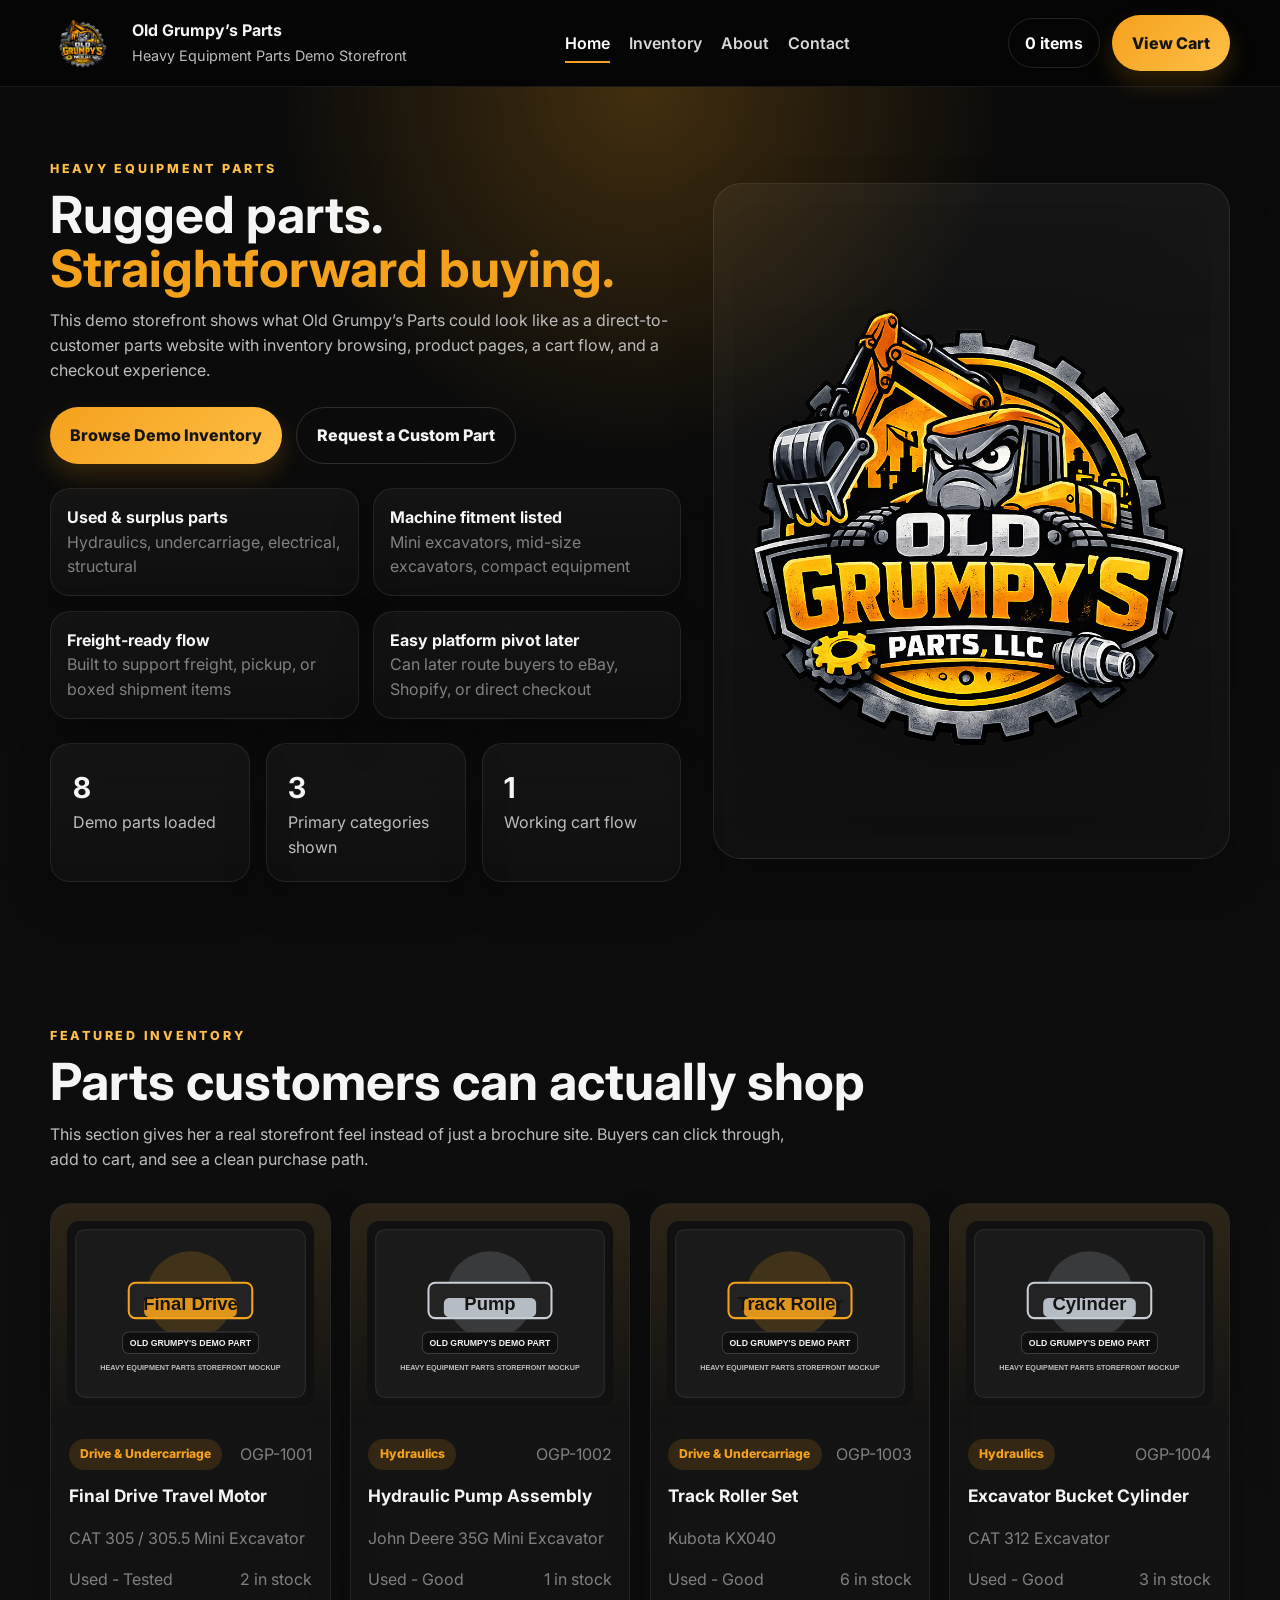
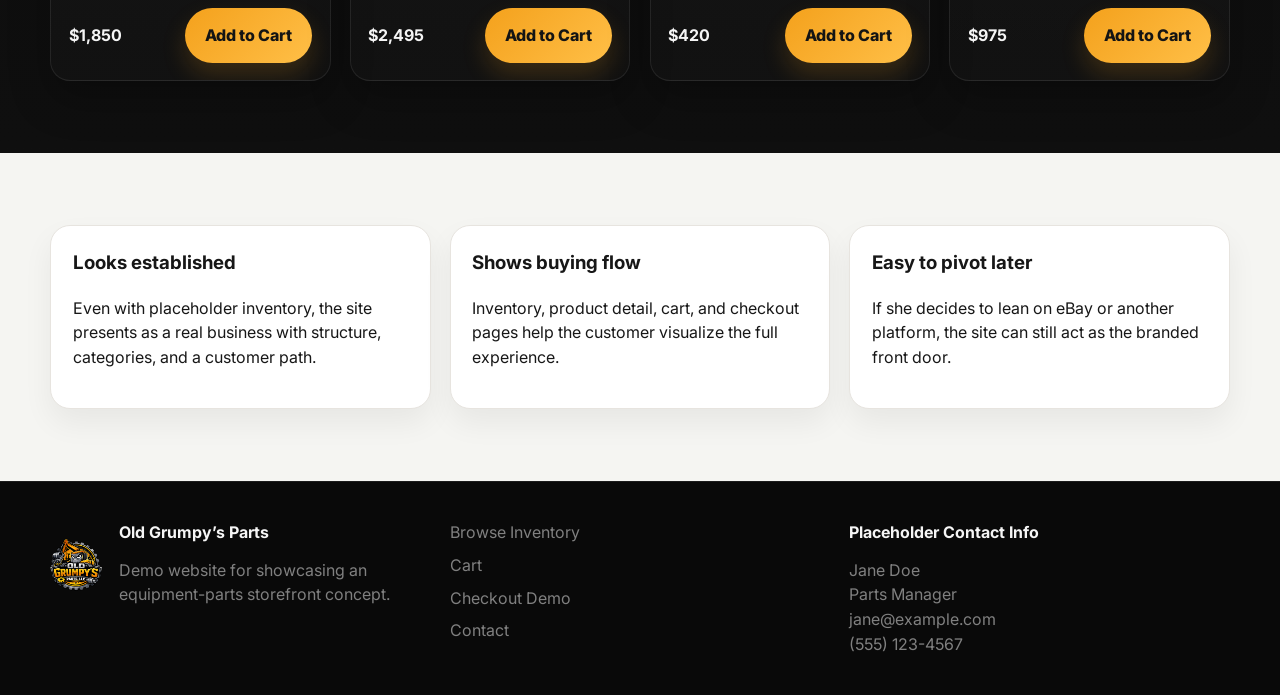
==== index.html @ 35cb98a9 "Add files via upload" ====
<!doctype html>
<html lang="en">
<head>
  <meta charset="UTF-8">
  <meta name="viewport" content="width=device-width, initial-scale=1.0">
  <title>Old Grumpy's Parts | Heavy Equipment Parts Demo</title>
  <meta name="description" content="Old Grumpy's Parts demo storefront for heavy equipment parts sales.">
  <link rel="preconnect" href="https://fonts.googleapis.com">
  <link rel="preconnect" href="https://fonts.gstatic.com" crossorigin>
  <link href="https://fonts.googleapis.com/css2?family=Inter:wght@400;500;600;700;800;900&display=swap" rel="stylesheet">
  <link rel="stylesheet" href="assets/css/styles.css">
</head>
<body>
  <header class="site-header">
    <div class="container header-inner">
      <a class="brand" href="index.html">
        <img src="assets/images/logo.png" alt="Old Grumpy's Parts logo">
        <div class="brand-copy">
          <strong>Old Grumpy’s Parts</strong>
          <span>Heavy Equipment Parts Demo Storefront</span>
        </div>
      </a>
      <nav class="nav" aria-label="Primary">
        <a href="index.html" aria-current="page">Home</a>
        <a href="inventory.html" >Inventory</a>
        <a href="about.html" >About</a>
        <a href="contact.html" >Contact</a>
      </nav>
      <div class="header-actions">
        <a class="cart-pill" href="cart.html"><span data-cart-count>0</span> items</a>
        <a class="button button-primary" href="cart.html">View Cart</a>
      </div>
    </div>
  </header>
  
  <main>
    <section class="hero section">
      <div class="container hero-grid">
        <div class="hero-copy">
          <div class="section-kicker">Heavy Equipment Parts</div>
          <h1 class="section-title">Rugged parts. <span class="accent">Straightforward buying.</span></h1>
          <p class="section-intro">This demo storefront shows what Old Grumpy’s Parts could look like as a direct-to-customer parts website with inventory browsing, product pages, a cart flow, and a checkout experience.</p>
          <div class="hero-actions">
            <a class="button button-primary" href="inventory.html">Browse Demo Inventory</a>
            <a class="button button-secondary" href="contact.html">Request a Custom Part</a>
          </div>
          <ul class="hero-points">
            <li><strong>Used & surplus parts</strong><br><span class="product-sku">Hydraulics, undercarriage, electrical, structural</span></li>
            <li><strong>Machine fitment listed</strong><br><span class="product-sku">Mini excavators, mid-size excavators, compact equipment</span></li>
            <li><strong>Freight-ready flow</strong><br><span class="product-sku">Built to support freight, pickup, or boxed shipment items</span></li>
            <li><strong>Easy platform pivot later</strong><br><span class="product-sku">Can later route buyers to eBay, Shopify, or direct checkout</span></li>
          </ul>
          <div class="stat-grid">
            <div class="detail-card stat-card"><strong>8</strong><span>Demo parts loaded</span></div>
            <div class="detail-card stat-card"><strong>3</strong><span>Primary categories shown</span></div>
            <div class="detail-card stat-card"><strong>1</strong><span>Working cart flow</span></div>
          </div>
          <div data-home-banner></div>
        </div>
        <div class="hero-card">
          <div class="hero-logo-wrap">
            <img src="assets/images/logo.png" alt="Old Grumpy’s Parts logo">
          </div>
        </div>
      </div>
    </section>

    <section class="section">
      <div class="container">
        <div class="section-kicker">Featured Inventory</div>
        <h2 class="section-title">Parts customers can actually shop</h2>
        <p class="section-intro">This section gives her a real storefront feel instead of just a brochure site. Buyers can click through, add to cart, and see a clean purchase path.</p>
        <div class="product-grid" data-featured-products></div>
      </div>
    </section>

    <section class="section section-light">
      <div class="container">
        <div class="value-grid">
          <article class="detail-card">
            <h3>Looks established</h3>
            <p>Even with placeholder inventory, the site presents as a real business with structure, categories, and a customer path.</p>
          </article>
          <article class="detail-card">
            <h3>Shows buying flow</h3>
            <p>Inventory, product detail, cart, and checkout pages help the customer visualize the full experience.</p>
          </article>
          <article class="detail-card">
            <h3>Easy to pivot later</h3>
            <p>If she decides to lean on eBay or another platform, the site can still act as the branded front door.</p>
          </article>
        </div>
      </div>
    </section>
  </main>
  <footer class="site-footer">
    <div class="container footer-grid">
      <div>
        <div class="footer-brand">
          <img src="assets/images/logo.png" alt="Old Grumpy's Parts logo">
          <div>
            <strong>Old Grumpy’s Parts</strong>
            <div class="footer-copy">Demo website for showcasing an equipment-parts storefront concept.</div>
          </div>
        </div>
      </div>
      <div class="footer-links">
        <a href="inventory.html">Browse Inventory</a>
        <a href="cart.html">Cart</a>
        <a href="checkout.html">Checkout Demo</a>
        <a href="contact.html">Contact</a>
      </div>
      <div>
        <strong>Placeholder Contact Info</strong>
        <div class="footer-copy">Jane Doe<br>Parts Manager<br>jane@example.com<br>(555) 123-4567</div>
      </div>
    </div>
  </footer>
  <script src="assets/js/products.js"></script>
  <script src="assets/js/site.js"></script>
</body>
</html>
---- assets/css/styles.css ----
:root {
  --bg: #0b0b0b;
  --panel: #141414;
  --panel-2: #1c1c1c;
  --text: #f5f5f5;
  --muted: #bdbdbd;
  --line: #2b2b2b;
  --accent: #f4a11c;
  --accent-2: #ffbf47;
  --white-panel: #ffffff;
  --white-text: #171717;
  --shadow: 0 18px 40px rgba(0,0,0,.28);
  --radius: 20px;
  --max: 1180px;
}

* { box-sizing: border-box; }
html { scroll-behavior: smooth; }
body {
  margin: 0;
  font-family: Inter, Arial, Helvetica, sans-serif;
  background: linear-gradient(180deg, #050505 0%, #0c0c0c 40%, #111 100%);
  color: var(--text);
  line-height: 1.55;
}
a { color: inherit; text-decoration: none; }
img { max-width: 100%; display: block; }
button, input, select, textarea { font: inherit; }

.container { width: min(calc(100% - 2rem), var(--max)); margin: 0 auto; }
.section { padding: 4.5rem 0; }
.section-tight { padding: 3rem 0; }
.section-light {
  background: #f5f5f2;
  color: var(--white-text);
}
.section-light .section-title,
.section-light .section-intro,
.section-light p,
.section-light h2,
.section-light h3,
.section-light label span,
.section-light .section-kicker,
.section-light .detail-card,
.section-light .info-card,
.section-light .empty-state,
.section-light .summary-card,
.section-light .cart-item,
.section-light .product-card,
.section-light .filters,
.section-light .contact-grid {
  color: var(--white-text);
}
.section-kicker {
  color: var(--accent-2);
  text-transform: uppercase;
  letter-spacing: .22em;
  font-size: .78rem;
  font-weight: 800;
}
.section-title {
  margin: .6rem 0 .8rem;
  font-size: clamp(2rem, 4vw, 3.2rem);
  line-height: 1.05;
}
.section-intro {
  margin: 0;
  max-width: 760px;
  color: var(--muted);
}
.accent { color: var(--accent); }

.site-header {
  position: sticky;
  top: 0;
  z-index: 20;
  border-bottom: 1px solid rgba(255,255,255,.08);
  backdrop-filter: blur(14px);
  background: rgba(6,6,6,.88);
}
.header-inner {
  display: flex;
  align-items: center;
  justify-content: space-between;
  gap: 1.25rem;
  min-height: 86px;
}
.brand {
  display: flex;
  align-items: center;
  gap: 1rem;
}
.brand img {
  width: 66px;
  height: 66px;
  object-fit: contain;
  border-radius: 14px;
}
.brand-copy strong { display: block; font-size: 1rem; }
.brand-copy span { color: var(--muted); font-size: .9rem; }
.nav {
  display: flex;
  gap: 1.2rem;
  flex-wrap: wrap;
}
.nav a {
  color: #d7d7d7;
  font-weight: 600;
  position: relative;
}
.nav a:hover,
.nav a[aria-current="page"] { color: #fff; }
.nav a[aria-current="page"]::after,
.nav a:hover::after {
  content: '';
  position: absolute;
  left: 0; right: 0; bottom: -.45rem;
  height: 2px;
  background: var(--accent);
}
.header-actions {
  display: flex;
  align-items: center;
  gap: .75rem;
}
.cart-pill {
  padding: .72rem 1rem;
  border: 1px solid rgba(255,255,255,.12);
  border-radius: 999px;
  color: #fff;
  font-weight: 700;
}
.button {
  display: inline-flex;
  align-items: center;
  justify-content: center;
  border: none;
  border-radius: 999px;
  padding: .95rem 1.25rem;
  font-weight: 800;
  cursor: pointer;
  transition: transform .15s ease, box-shadow .15s ease, background .15s ease;
}
.button:hover { transform: translateY(-1px); }
.button-primary {
  background: linear-gradient(135deg, var(--accent), var(--accent-2));
  color: #141414;
  box-shadow: 0 12px 24px rgba(244,161,28,.18);
}
.button-secondary {
  background: transparent;
  color: inherit;
  border: 1px solid rgba(255,255,255,.14);
}
.section-light .button-secondary { border-color: #d3d3d3; }
.full-width { width: 100%; }

.hero {
  position: relative;
  overflow: hidden;
}
.hero::before {
  content: '';
  position: absolute;
  inset: 0;
  background:
    radial-gradient(circle at top, rgba(244,161,28,.24), transparent 34%),
    linear-gradient(180deg, rgba(255,255,255,.02), rgba(255,255,255,0));
  pointer-events: none;
}
.hero-grid {
  display: grid;
  grid-template-columns: 1.1fr .9fr;
  gap: 2rem;
  align-items: center;
}
.hero-copy { position: relative; z-index: 1; }
.hero-card {
  background: linear-gradient(180deg, rgba(255,255,255,.05), rgba(255,255,255,.02));
  border: 1px solid rgba(255,255,255,.09);
  border-radius: 28px;
  padding: 1.2rem;
  box-shadow: var(--shadow);
}
.hero-logo-wrap {
  background: radial-gradient(circle at center, rgba(255,255,255,.14), rgba(0,0,0,.2) 48%, rgba(0,0,0,.05) 100%);
  border-radius: 24px;
  padding: 1rem;
}
.hero-logo-wrap img {
  width: min(100%, 520px);
  margin: 0 auto;
}
.hero-actions {
  display: flex;
  gap: .9rem;
  flex-wrap: wrap;
  margin-top: 1.5rem;
}
.hero-points {
  list-style: none;
  padding: 0;
  margin: 1.5rem 0 0;
  display: grid;
  grid-template-columns: repeat(2, minmax(0, 1fr));
  gap: .9rem;
}
.hero-points li,
.detail-card,
.info-card,
.filters,
.summary-card,
.cart-item,
.empty-state,
.product-card,
.contact-card {
  background: linear-gradient(180deg, rgba(255,255,255,.04), rgba(255,255,255,.015));
  border: 1px solid rgba(255,255,255,.08);
  border-radius: var(--radius);
  box-shadow: var(--shadow);
}
.hero-points li { padding: 1rem 1rem; }
.stat-grid {
  margin-top: 1.5rem;
  display: grid;
  grid-template-columns: repeat(3, minmax(0, 1fr));
  gap: 1rem;
}
.stat-card { padding: 1.25rem; }
.stat-card strong { display: block; font-size: 1.8rem; }
.stat-card span { color: var(--muted); }
.success-banner {
  margin-top: 1rem;
  background: rgba(106, 194, 104, .16);
  border: 1px solid rgba(106,194,104,.35);
  color: #d9ffd3;
  border-radius: 14px;
  padding: 1rem 1.1rem;
}

.value-grid,
.info-grid,
.contact-grid,
.footer-grid {
  display: grid;
  grid-template-columns: repeat(3, minmax(0, 1fr));
  gap: 1.2rem;
}
.detail-card,
.info-card,
.contact-card { padding: 1.35rem; }
.detail-card h3,
.info-card h3,
.contact-card h3 { margin-top: 0; }
.section-light .detail-card,
.section-light .info-card,
.section-light .contact-card,
.section-light .summary-card,
.section-light .cart-item,
.section-light .product-card,
.section-light .filters,
.section-light .empty-state,
.section-light .checkout-form {
  background: #fff;
  border-color: #e7e4df;
  box-shadow: 0 14px 30px rgba(0,0,0,.06);
}

.product-grid {
  display: grid;
  grid-template-columns: repeat(4, minmax(0, 1fr));
  gap: 1.2rem;
  margin-top: 2rem;
}
.product-card { overflow: hidden; }
.product-media {
  background: linear-gradient(180deg, rgba(244,161,28,.10), rgba(0,0,0,.03));
  aspect-ratio: 1 / .78;
  display: grid;
  place-items: center;
  padding: 1rem;
}
.product-media img {
  max-height: 210px;
  width: 100%;
  object-fit: contain;
}
.product-body { padding: 1.1rem; }
.product-meta-row,
.product-meta-list,
.product-actions,
.summary-line,
.cart-mini-specs,
.price-row,
.contact-lines {
  display: flex;
  justify-content: space-between;
  align-items: center;
  gap: .75rem;
  flex-wrap: wrap;
}
.product-badge {
  display: inline-flex;
  align-items: center;
  border-radius: 999px;
  background: rgba(244,161,28,.14);
  color: var(--accent);
  padding: .38rem .7rem;
  font-size: .76rem;
  font-weight: 800;
}
.product-sku,
.product-meta-list,
.product-machine,
.summary-note,
.footer-copy,
.footer-links a,
.breadcrumbs,
.section-light .section-intro,
.section-light .summary-note {
  color: #808080;
}
.product-card h3 { margin: .8rem 0 .4rem; font-size: 1.08rem; }
.product-machine.large { font-size: 1.05rem; }
.product-actions { margin-top: 1rem; }

.filters {
  padding: 1rem;
  margin-top: 1.5rem;
  display: grid;
  grid-template-columns: 1.4fr .8fr .8fr;
  gap: .9rem;
}
.filters label,
.checkout-form label { display: grid; gap: .4rem; font-weight: 700; }
.filters input,
.filters select,
.checkout-form input,
.checkout-form textarea {
  border: 1px solid rgba(0,0,0,.12);
  border-radius: 14px;
  min-height: 48px;
  padding: .85rem .95rem;
  background: #fff;
  color: #111;
}
.breadcrumbs { margin-bottom: 1rem; font-weight: 600; }

.product-detail-layout,
.cart-layout,
.checkout-layout,
.about-grid {
  display: grid;
  grid-template-columns: 1fr 1fr;
  gap: 1.5rem;
}
.product-detail-image-wrap,
.checkout-form { padding: 1.25rem; border-radius: var(--radius); background: #fff; }
.product-detail-copy { padding: .3rem 0; }
.product-detail-copy h1 { margin: .85rem 0 .35rem; font-size: clamp(2rem, 4vw, 3rem); color: #141414; }
.section-light .product-detail-copy p,
.section-light .product-detail-copy li,
.section-light .product-detail-copy h3,
.section-light .product-detail-copy strong,
.section-light .product-detail-copy span,
.section-light .product-detail-copy div,
.section-light .product-detail-copy h1 { color: #171717; }
.product-detail-image {
  width: 100%;
  background: linear-gradient(180deg, rgba(244,161,28,.08), rgba(0,0,0,.02));
  border-radius: 18px;
  padding: 1rem;
}
.spec-grid {
  display: grid;
  grid-template-columns: repeat(2, minmax(0, 1fr));
  gap: .85rem;
  margin: 1rem 0 1.2rem;
}
.spec-grid div {
  background: #f5f2ea;
  border-radius: 14px;
  padding: .9rem;
}
.spec-grid span { display: block; color: #777; font-size: .8rem; }
.spec-grid strong { display: block; margin-top: .2rem; }
.detail-actions { display: flex; flex-wrap: wrap; gap: .9rem; margin: 1.4rem 0; }
.detail-block { margin-top: 1.4rem; }
.detail-block ul { margin: .6rem 0 0; padding-left: 1.1rem; }

.cart-list,
.checkout-form { display: grid; gap: 1rem; }
.cart-item {
  padding: 1rem;
  display: grid;
  grid-template-columns: 140px 1fr auto;
  gap: 1rem;
  align-items: center;
}
.cart-item img {
  width: 140px;
  aspect-ratio: 1 / .8;
  object-fit: contain;
  background: linear-gradient(180deg, rgba(244,161,28,.08), rgba(0,0,0,.02));
  border-radius: 14px;
  padding: .75rem;
}
.cart-item-controls {
  display: grid;
  gap: .7rem;
  justify-items: end;
}
.cart-item-controls input {
  width: 90px;
  min-height: 46px;
  border-radius: 12px;
  border: 1px solid #d8d8d8;
  padding: .7rem;
}
.text-button {
  background: none;
  border: none;
  color: #b64e4e;
  font-weight: 700;
  cursor: pointer;
}
.summary-card { padding: 1.25rem; height: fit-content; }
.summary-card h3 { margin-top: 0; }
.summary-line { padding: .7rem 0; border-bottom: 1px solid rgba(0,0,0,.08); }
.summary-line.total { font-size: 1.05rem; font-weight: 800; }
.cart-empty { text-align: center; padding: 2.2rem; }

.section-heading h2 { margin-bottom: .25rem; }
.form-grid {
  display: grid;
  grid-template-columns: repeat(2, minmax(0, 1fr));
  gap: 1rem;
}
.form-grid .full { grid-column: 1 / -1; }
.section-light textarea { min-height: 140px; resize: vertical; }
.note-panel {
  background: #fff7e8;
  color: #5e4714;
  border: 1px solid #f0d49d;
  border-radius: 18px;
  padding: 1rem 1.1rem;
}

.site-footer {
  background: #090909;
  border-top: 1px solid rgba(255,255,255,.08);
  padding: 2.4rem 0;
}
.footer-grid { align-items: start; }
.footer-brand {
  display: flex;
  align-items: center;
  gap: 1rem;
}
.footer-brand img {
  width: 72px;
  height: 72px;
  object-fit: contain;
}
.footer-links { display: grid; gap: .5rem; justify-items: start; }
.footer-copy { margin-top: .8rem; }
.center-copy { text-align: center; }
.empty-state { padding: 2rem; }
.toast {
  position: fixed;
  right: 1rem;
  bottom: 1rem;
  z-index: 50;
  background: #111;
  color: #fff;
  border: 1px solid rgba(255,255,255,.12);
  border-radius: 16px;
  padding: .95rem 1.1rem;
  box-shadow: var(--shadow);
  opacity: 0;
  transform: translateY(12px);
  transition: opacity .18s ease, transform .18s ease;
}
.toast.show { opacity: 1; transform: translateY(0); }

@media (max-width: 980px) {
  .hero-grid,
  .product-detail-layout,
  .cart-layout,
  .checkout-layout,
  .about-grid,
  .footer-grid,
  .value-grid,
  .info-grid,
  .contact-grid,
  .product-grid,
  .stat-grid,
  .filters {
    grid-template-columns: 1fr 1fr;
  }
  .header-inner {
    flex-wrap: wrap;
    justify-content: center;
    padding: .9rem 0;
  }
  .nav { justify-content: center; }
}

@media (max-width: 720px) {
  .hero-grid,
  .product-detail-layout,
  .cart-layout,
  .checkout-layout,
  .about-grid,
  .footer-grid,
  .value-grid,
  .info-grid,
  .contact-grid,
  .product-grid,
  .stat-grid,
  .filters,
  .form-grid {
    grid-template-columns: 1fr;
  }
  .cart-item {
    grid-template-columns: 1fr;
  }
  .cart-item-controls { justify-items: stretch; }
  .brand { flex-direction: column; text-align: center; }
  .brand-copy span { display: none; }
  .header-actions { width: 100%; justify-content: center; }
}
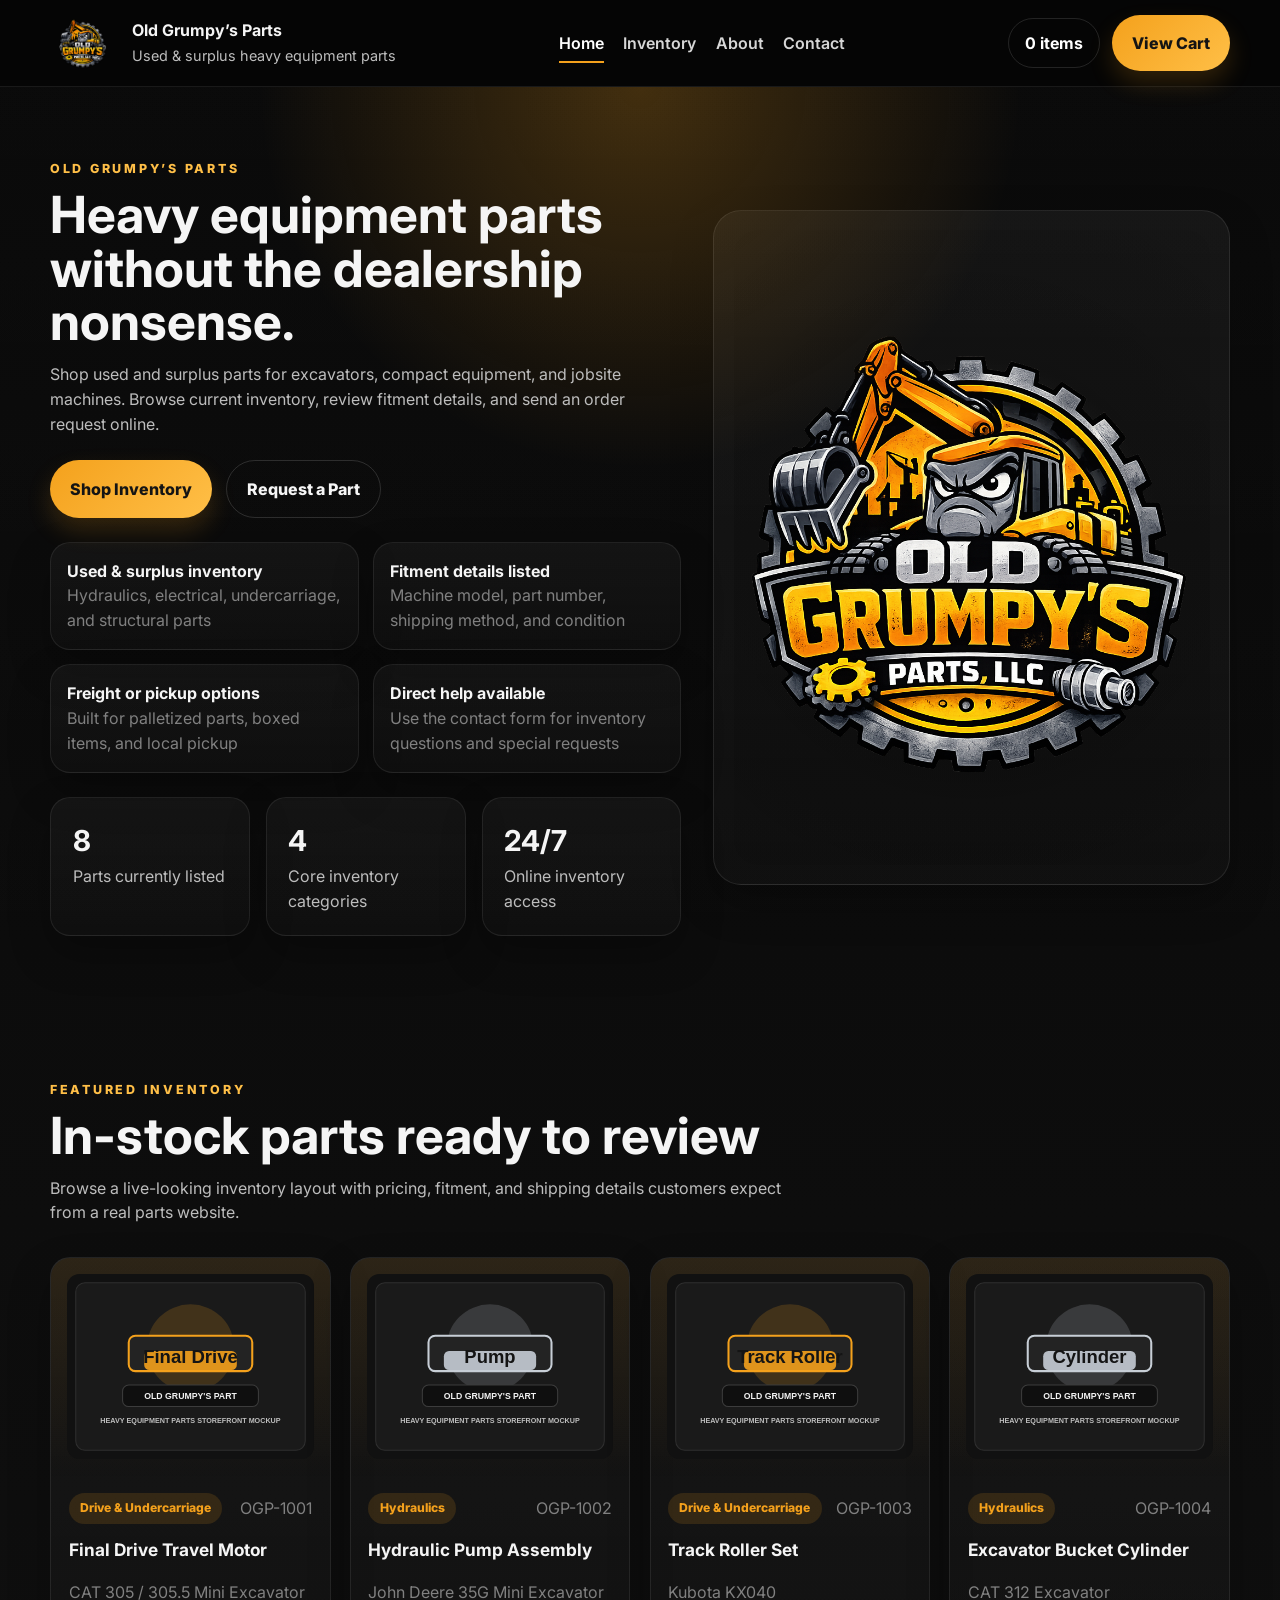
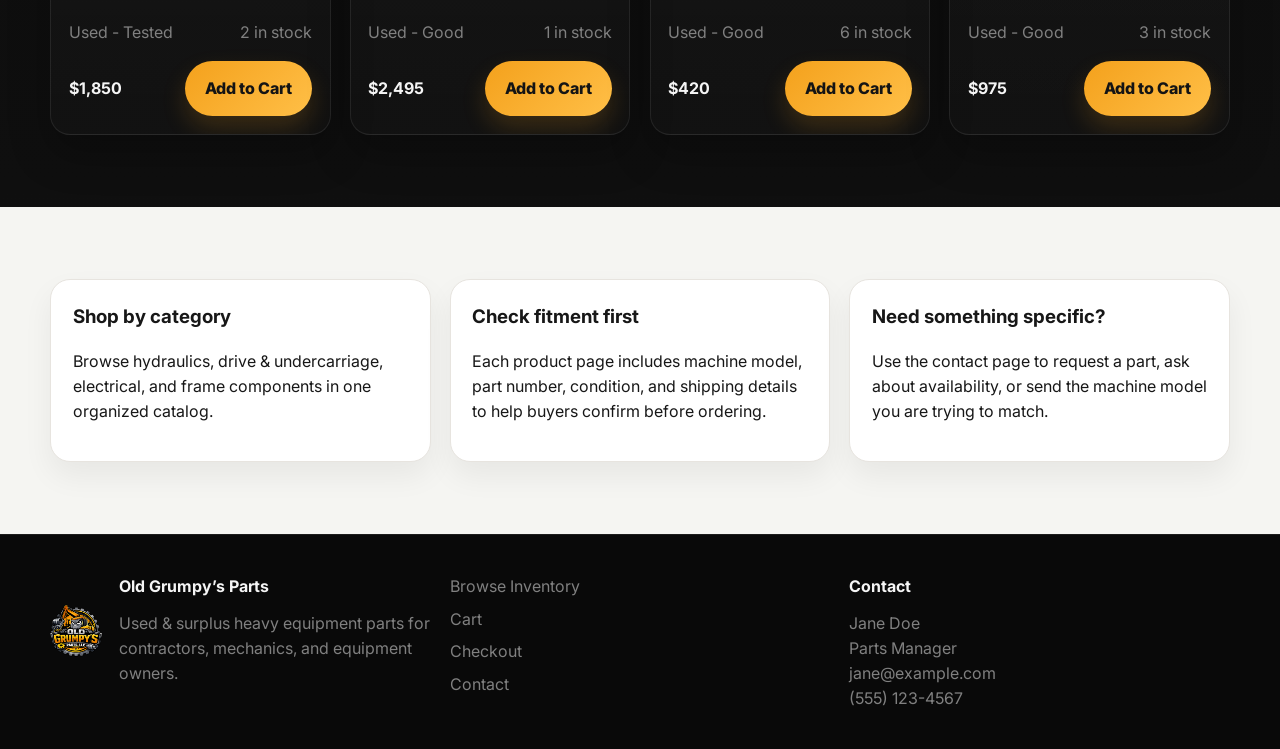
==== commit 55bb2296: "Add files via upload" ====
--- a/index.html
+++ b/index.html
@@ -3,8 +3,8 @@
 <head>
   <meta charset="UTF-8">
   <meta name="viewport" content="width=device-width, initial-scale=1.0">
-  <title>Old Grumpy's Parts | Heavy Equipment Parts Demo</title>
-  <meta name="description" content="Old Grumpy's Parts demo storefront for heavy equipment parts sales.">
+  <title>Old Grumpy's Parts | Heavy Equipment Parts</title>
+  <meta name="description" content="Old Grumpy's Parts offers used and surplus heavy equipment parts with inventory browsing, product detail pages, and direct quote or order request options.">
   <link rel="preconnect" href="https://fonts.googleapis.com">
   <link rel="preconnect" href="https://fonts.gstatic.com" crossorigin>
   <link href="https://fonts.googleapis.com/css2?family=Inter:wght@400;500;600;700;800;900&display=swap" rel="stylesheet">
@@ -17,14 +17,14 @@
         <img src="assets/images/logo.png" alt="Old Grumpy's Parts logo">
         <div class="brand-copy">
           <strong>Old Grumpy’s Parts</strong>
-          <span>Heavy Equipment Parts Demo Storefront</span>
+          <span>Used & surplus heavy equipment parts</span>
         </div>
       </a>
       <nav class="nav" aria-label="Primary">
         <a href="index.html" aria-current="page">Home</a>
-        <a href="inventory.html" >Inventory</a>
-        <a href="about.html" >About</a>
-        <a href="contact.html" >Contact</a>
+        <a href="inventory.html">Inventory</a>
+        <a href="about.html">About</a>
+        <a href="contact.html">Contact</a>
       </nav>
       <div class="header-actions">
         <a class="cart-pill" href="cart.html"><span data-cart-count>0</span> items</a>
@@ -32,28 +32,28 @@
       </div>
     </div>
   </header>
-  
+
   <main>
     <section class="hero section">
       <div class="container hero-grid">
         <div class="hero-copy">
-          <div class="section-kicker">Heavy Equipment Parts</div>
-          <h1 class="section-title">Rugged parts. <span class="accent">Straightforward buying.</span></h1>
-          <p class="section-intro">This demo storefront shows what Old Grumpy’s Parts could look like as a direct-to-customer parts website with inventory browsing, product pages, a cart flow, and a checkout experience.</p>
+          <div class="section-kicker">Old Grumpy’s Parts</div>
+          <h1 class="section-title">Heavy equipment parts without the dealership nonsense.</h1>
+          <p class="section-intro">Shop used and surplus parts for excavators, compact equipment, and jobsite machines. Browse current inventory, review fitment details, and send an order request online.</p>
           <div class="hero-actions">
-            <a class="button button-primary" href="inventory.html">Browse Demo Inventory</a>
-            <a class="button button-secondary" href="contact.html">Request a Custom Part</a>
+            <a class="button button-primary" href="inventory.html">Shop Inventory</a>
+            <a class="button button-secondary" href="contact.html">Request a Part</a>
           </div>
           <ul class="hero-points">
-            <li><strong>Used & surplus parts</strong><br><span class="product-sku">Hydraulics, undercarriage, electrical, structural</span></li>
-            <li><strong>Machine fitment listed</strong><br><span class="product-sku">Mini excavators, mid-size excavators, compact equipment</span></li>
-            <li><strong>Freight-ready flow</strong><br><span class="product-sku">Built to support freight, pickup, or boxed shipment items</span></li>
-            <li><strong>Easy platform pivot later</strong><br><span class="product-sku">Can later route buyers to eBay, Shopify, or direct checkout</span></li>
+            <li><strong>Used & surplus inventory</strong><br><span class="product-sku">Hydraulics, electrical, undercarriage, and structural parts</span></li>
+            <li><strong>Fitment details listed</strong><br><span class="product-sku">Machine model, part number, shipping method, and condition</span></li>
+            <li><strong>Freight or pickup options</strong><br><span class="product-sku">Built for palletized parts, boxed items, and local pickup</span></li>
+            <li><strong>Direct help available</strong><br><span class="product-sku">Use the contact form for inventory questions and special requests</span></li>
           </ul>
           <div class="stat-grid">
-            <div class="detail-card stat-card"><strong>8</strong><span>Demo parts loaded</span></div>
-            <div class="detail-card stat-card"><strong>3</strong><span>Primary categories shown</span></div>
-            <div class="detail-card stat-card"><strong>1</strong><span>Working cart flow</span></div>
+            <div class="detail-card stat-card"><strong>8</strong><span>Parts currently listed</span></div>
+            <div class="detail-card stat-card"><strong>4</strong><span>Core inventory categories</span></div>
+            <div class="detail-card stat-card"><strong>24/7</strong><span>Online inventory access</span></div>
           </div>
           <div data-home-banner></div>
         </div>
@@ -68,31 +68,30 @@
     <section class="section">
       <div class="container">
         <div class="section-kicker">Featured Inventory</div>
-        <h2 class="section-title">Parts customers can actually shop</h2>
-        <p class="section-intro">This section gives her a real storefront feel instead of just a brochure site. Buyers can click through, add to cart, and see a clean purchase path.</p>
+        <h2 class="section-title">In-stock parts ready to review</h2>
+        <p class="section-intro">Browse a live-looking inventory layout with pricing, fitment, and shipping details customers expect from a real parts website.</p>
         <div class="product-grid" data-featured-products></div>
       </div>
     </section>
 
     <section class="section section-light">
-      <div class="container">
-        <div class="value-grid">
-          <article class="detail-card">
-            <h3>Looks established</h3>
-            <p>Even with placeholder inventory, the site presents as a real business with structure, categories, and a customer path.</p>
-          </article>
-          <article class="detail-card">
-            <h3>Shows buying flow</h3>
-            <p>Inventory, product detail, cart, and checkout pages help the customer visualize the full experience.</p>
-          </article>
-          <article class="detail-card">
-            <h3>Easy to pivot later</h3>
-            <p>If she decides to lean on eBay or another platform, the site can still act as the branded front door.</p>
-          </article>
-        </div>
+      <div class="container info-grid">
+        <article class="info-card">
+          <h3>Shop by category</h3>
+          <p>Browse hydraulics, drive &amp; undercarriage, electrical, and frame components in one organized catalog.</p>
+        </article>
+        <article class="info-card">
+          <h3>Check fitment first</h3>
+          <p>Each product page includes machine model, part number, condition, and shipping details to help buyers confirm before ordering.</p>
+        </article>
+        <article class="info-card">
+          <h3>Need something specific?</h3>
+          <p>Use the contact page to request a part, ask about availability, or send the machine model you are trying to match.</p>
+        </article>
       </div>
     </section>
   </main>
+
   <footer class="site-footer">
     <div class="container footer-grid">
       <div>
@@ -100,18 +99,18 @@
           <img src="assets/images/logo.png" alt="Old Grumpy's Parts logo">
           <div>
             <strong>Old Grumpy’s Parts</strong>
-            <div class="footer-copy">Demo website for showcasing an equipment-parts storefront concept.</div>
+            <div class="footer-copy">Used &amp; surplus heavy equipment parts for contractors, mechanics, and equipment owners.</div>
           </div>
         </div>
       </div>
       <div class="footer-links">
         <a href="inventory.html">Browse Inventory</a>
         <a href="cart.html">Cart</a>
-        <a href="checkout.html">Checkout Demo</a>
+        <a href="checkout.html">Checkout</a>
         <a href="contact.html">Contact</a>
       </div>
       <div>
-        <strong>Placeholder Contact Info</strong>
+        <strong>Contact</strong>
         <div class="footer-copy">Jane Doe<br>Parts Manager<br>jane@example.com<br>(555) 123-4567</div>
       </div>
     </div>
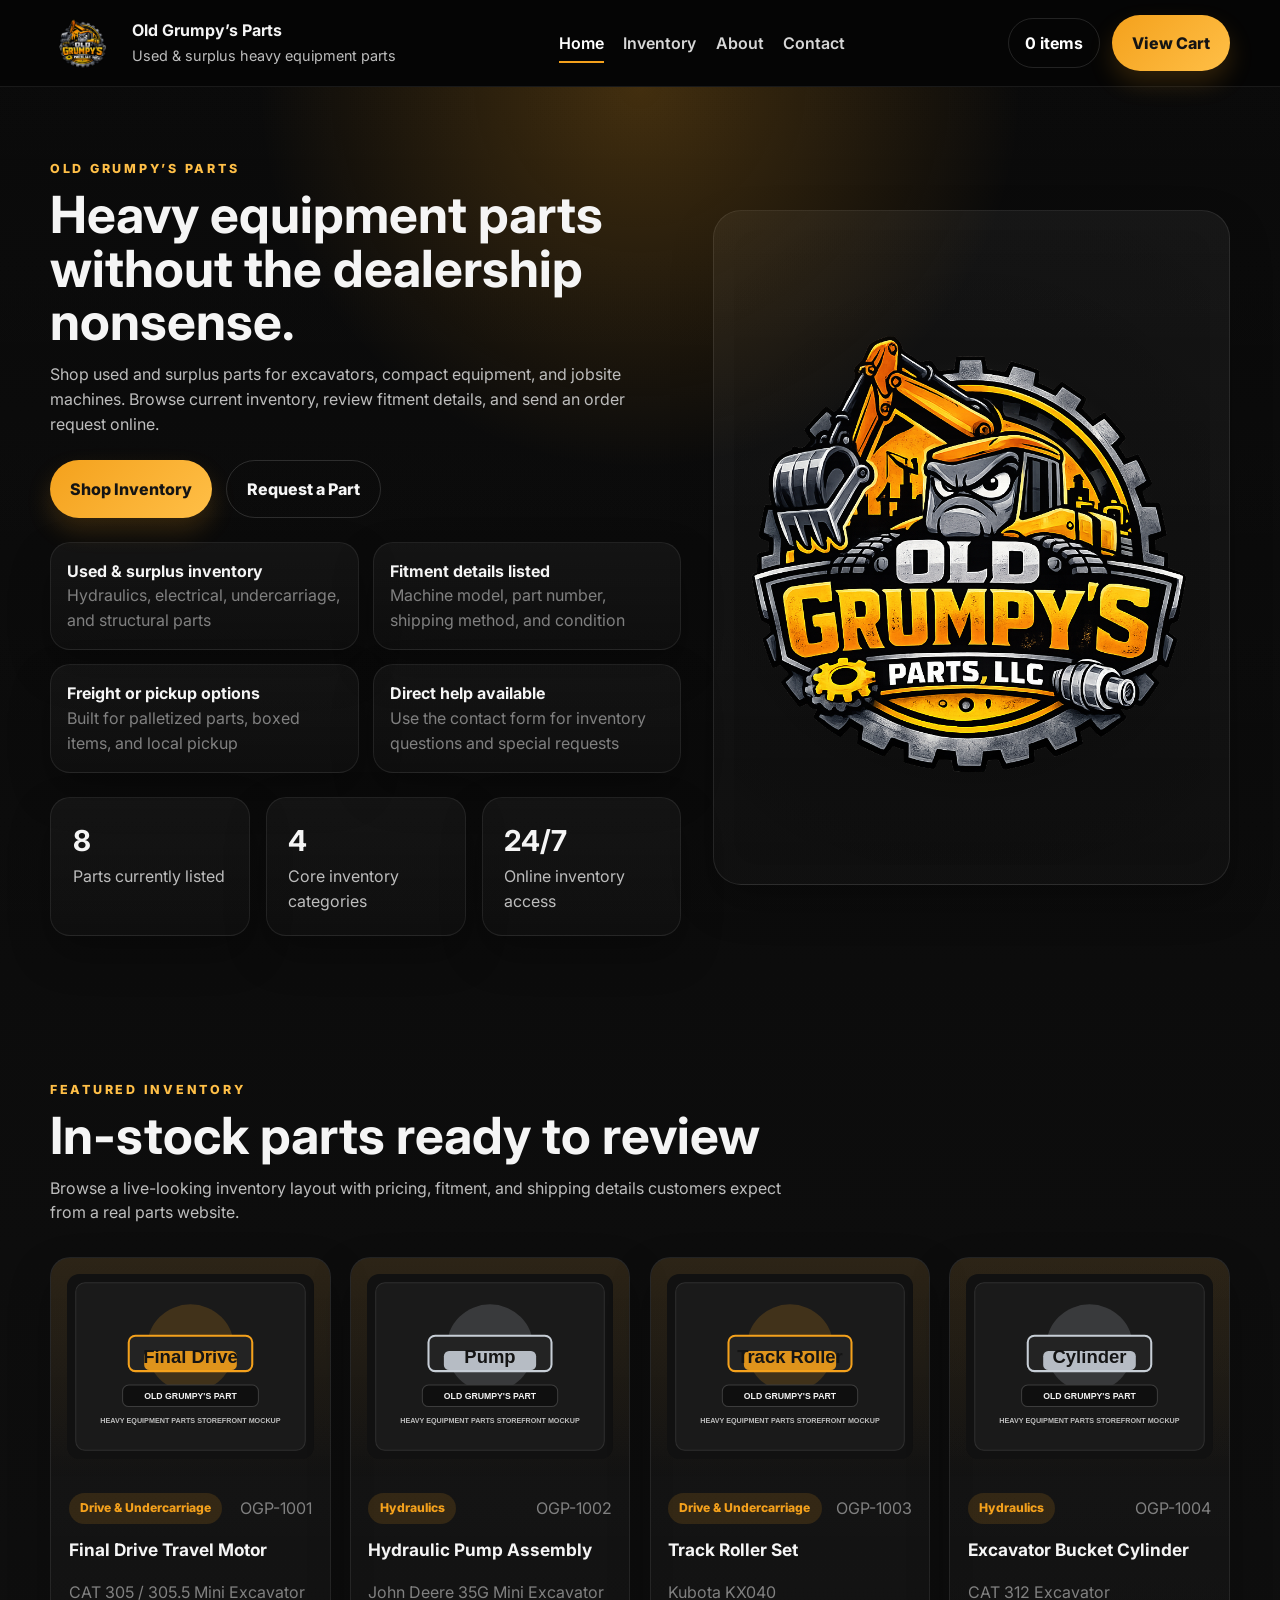
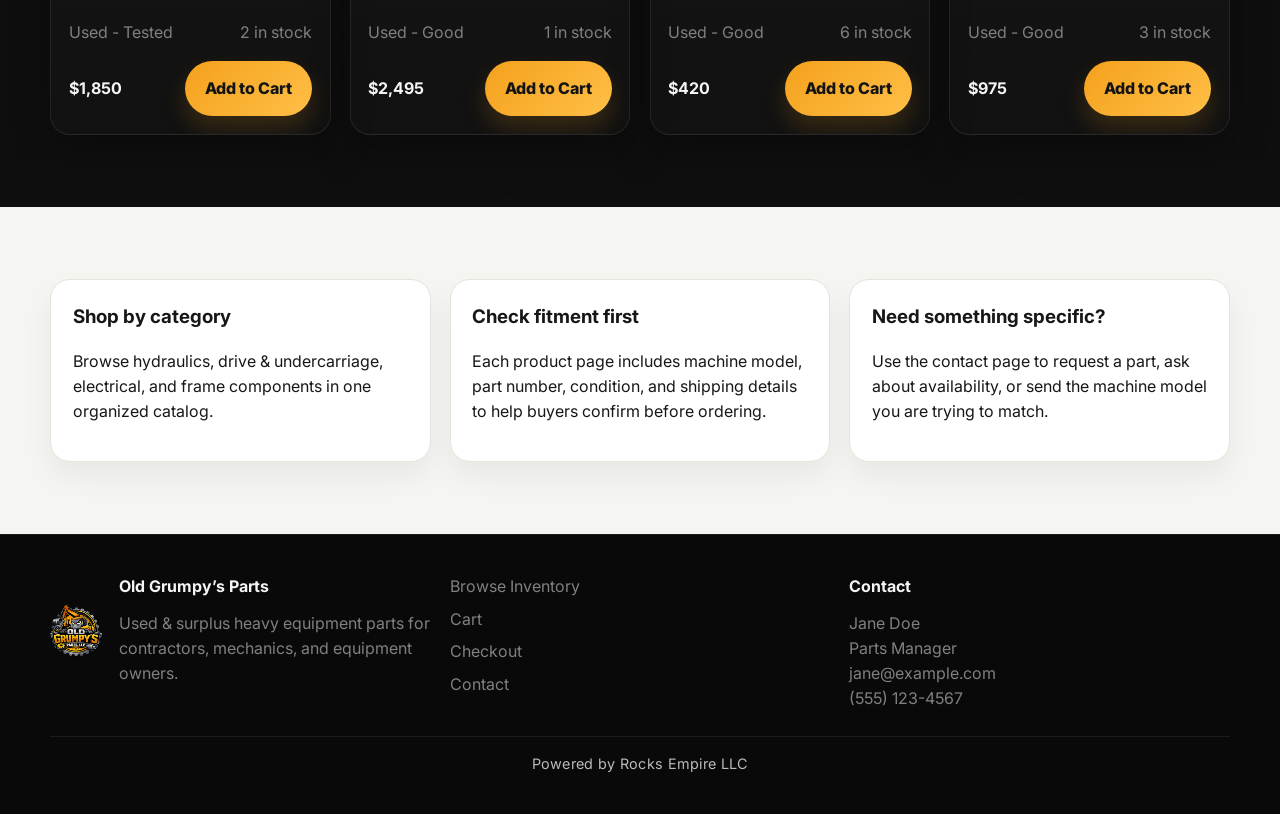
==== commit e791d2b9: "Add files via upload" ====
--- a/index.html
+++ b/index.html
@@ -114,6 +114,7 @@
         <div class="footer-copy">Jane Doe<br>Parts Manager<br>jane@example.com<br>(555) 123-4567</div>
       </div>
     </div>
+    <div class="container footer-powered">Powered by Rocks Empire LLC</div>
   </footer>
   <script src="assets/js/products.js"></script>
   <script src="assets/js/site.js"></script>
--- a/assets/css/styles.css
+++ b/assets/css/styles.css
@@ -464,6 +464,15 @@
 }
 .footer-links { display: grid; gap: .5rem; justify-items: start; }
 .footer-copy { margin-top: .8rem; }
+.footer-powered {
+  margin-top: 1.6rem;
+  padding-top: 1rem;
+  border-top: 1px solid rgba(255,255,255,.08);
+  text-align: center;
+  font-size: .9rem;
+  color: rgba(255,255,255,.72);
+  letter-spacing: .02em;
+}
 .center-copy { text-align: center; }
 .empty-state { padding: 2rem; }
 .toast {
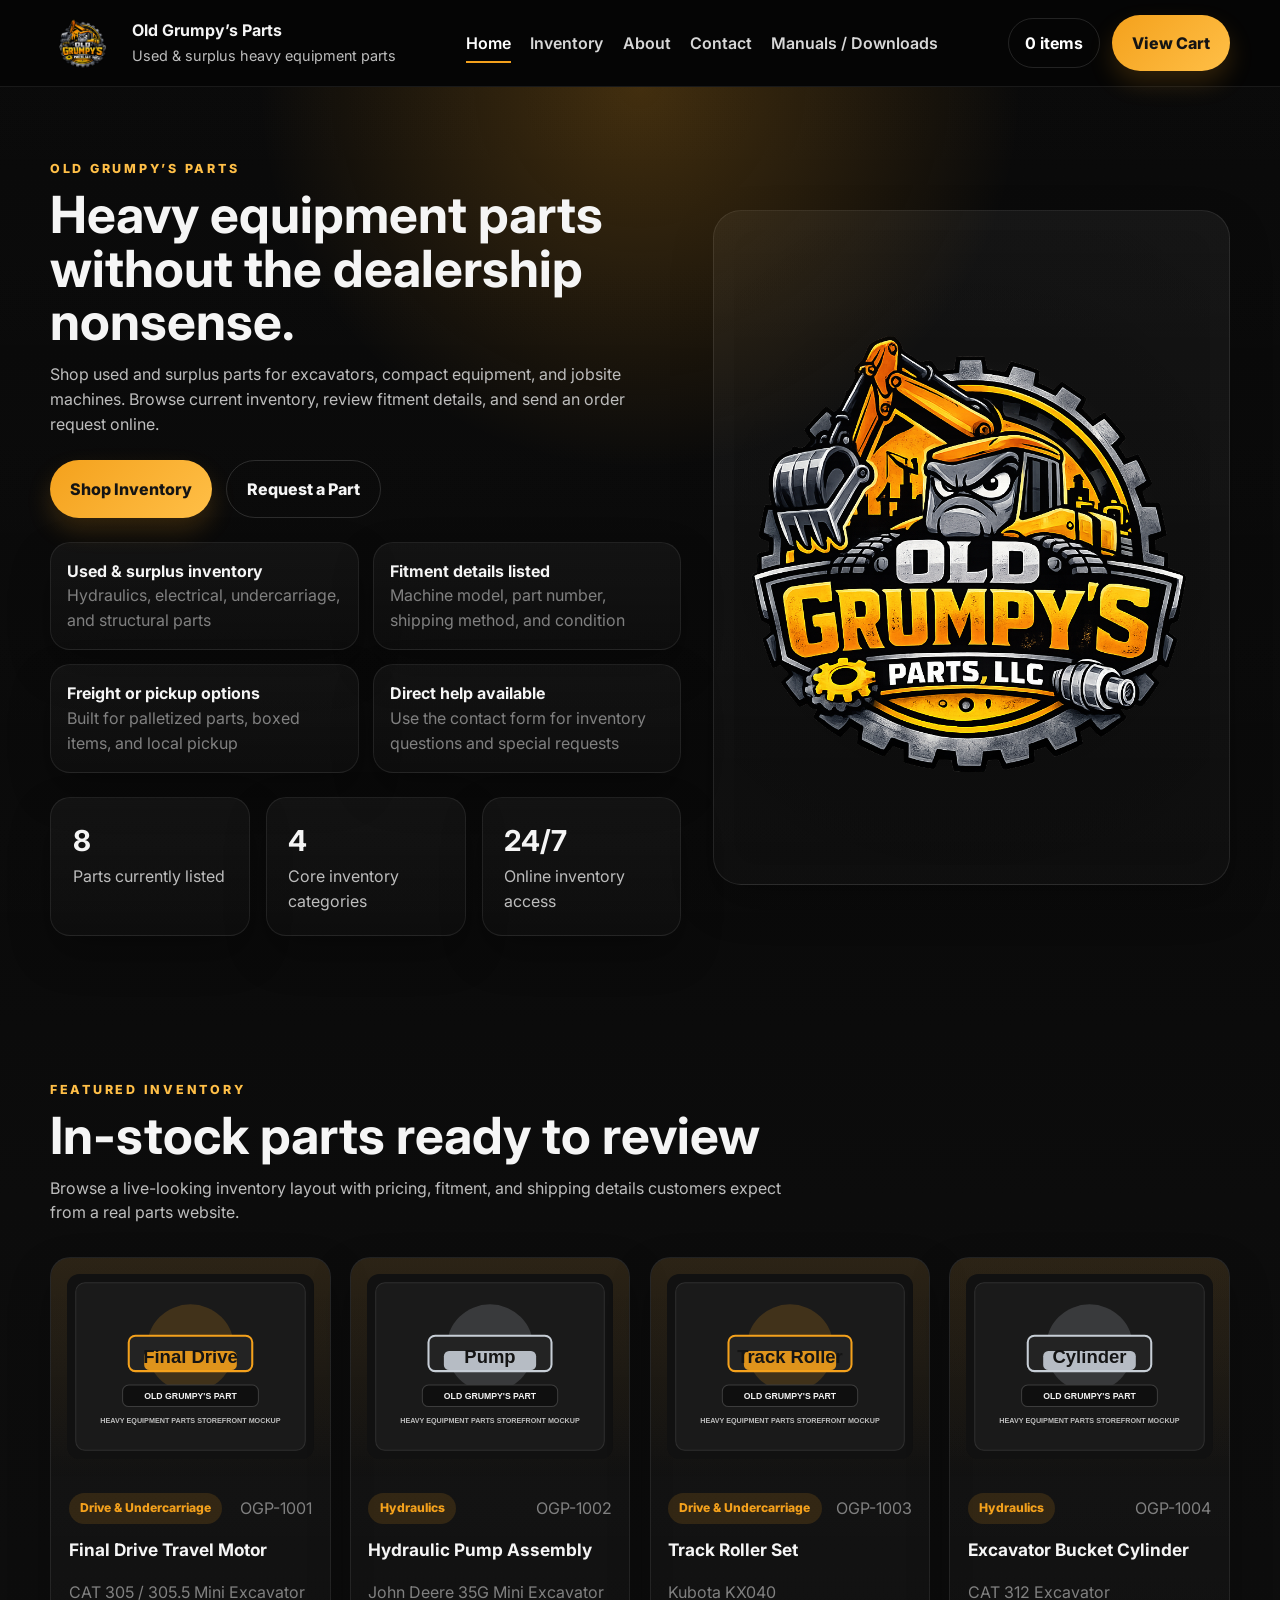
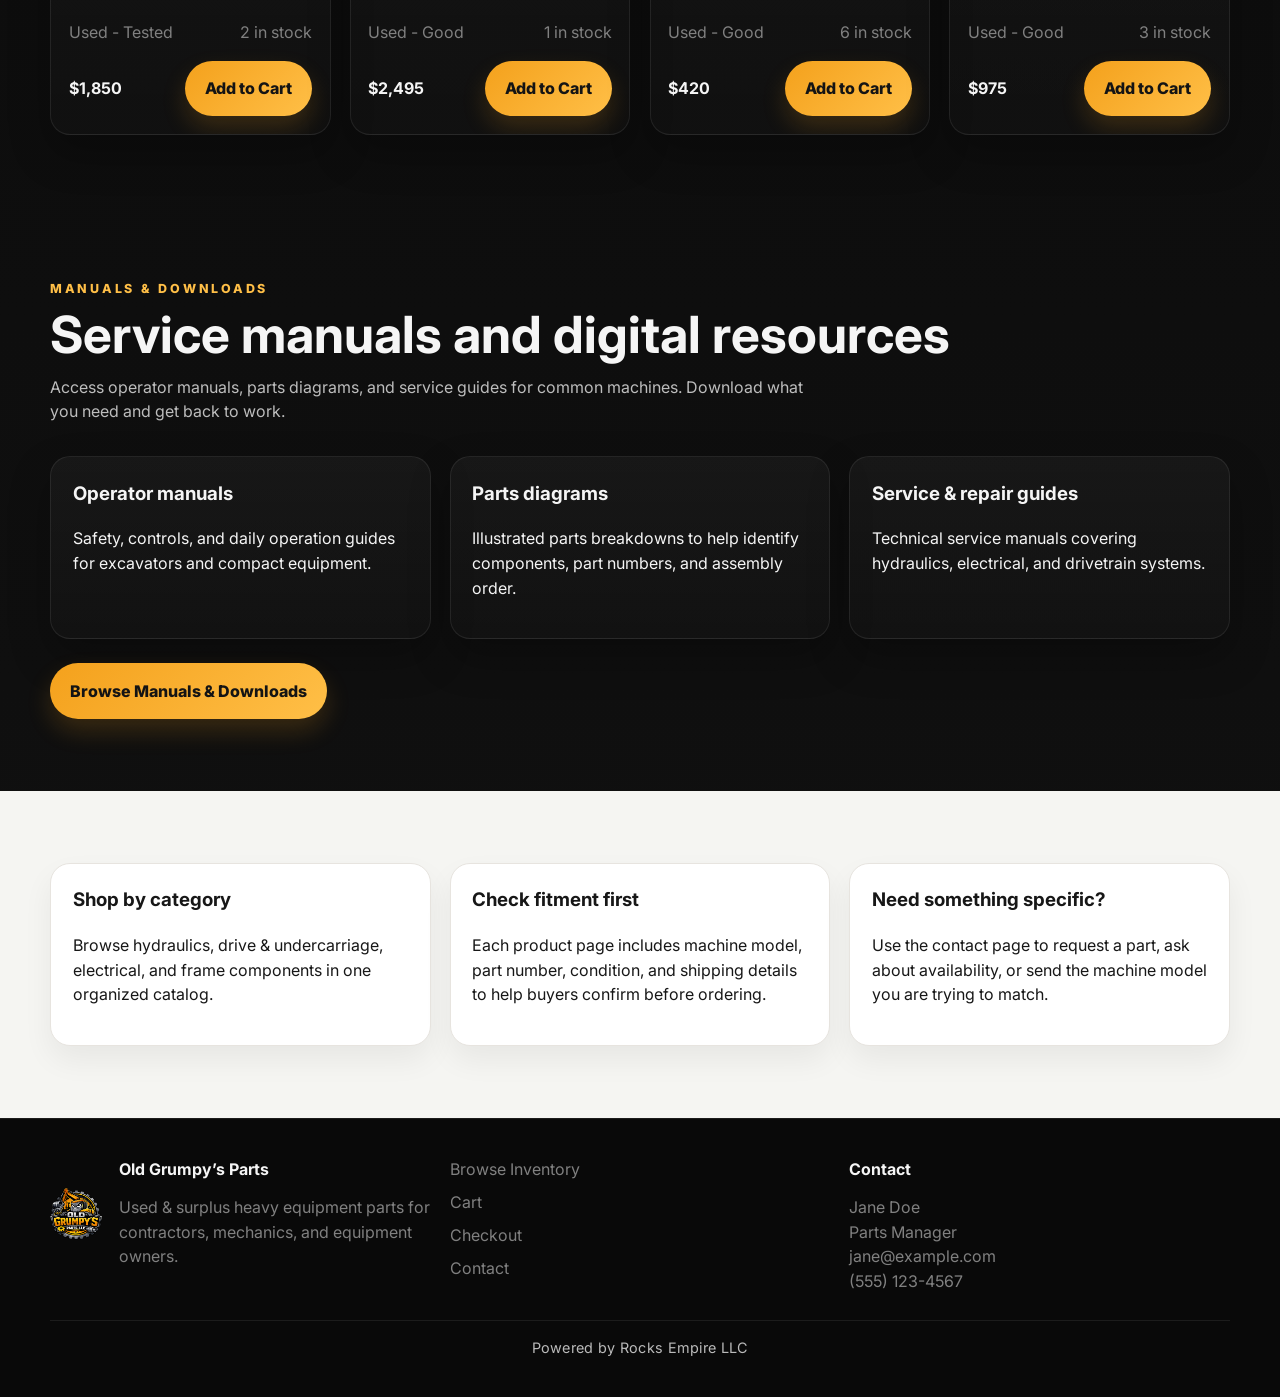
==== commit b8ee58a0: "Deploy latest Old Grumpy demo site" ====
--- a/index.html
+++ b/index.html
@@ -25,6 +25,7 @@
         <a href="inventory.html">Inventory</a>
         <a href="about.html">About</a>
         <a href="contact.html">Contact</a>
+        <a href="manuals.html">Manuals / Downloads</a>
       </nav>
       <div class="header-actions">
         <a class="cart-pill" href="cart.html"><span data-cart-count>0</span> items</a>
@@ -74,6 +75,31 @@
       </div>
     </section>
 
+    <section class="section">
+      <div class="container">
+        <div class="section-kicker">Manuals &amp; Downloads</div>
+        <h2 class="section-title">Service manuals and digital resources</h2>
+        <p class="section-intro">Access operator manuals, parts diagrams, and service guides for common machines. Download what you need and get back to work.</p>
+        <div class="info-grid" style="margin-top:2rem">
+          <article class="info-card">
+            <h3>Operator manuals</h3>
+            <p>Safety, controls, and daily operation guides for excavators and compact equipment.</p>
+          </article>
+          <article class="info-card">
+            <h3>Parts diagrams</h3>
+            <p>Illustrated parts breakdowns to help identify components, part numbers, and assembly order.</p>
+          </article>
+          <article class="info-card">
+            <h3>Service &amp; repair guides</h3>
+            <p>Technical service manuals covering hydraulics, electrical, and drivetrain systems.</p>
+          </article>
+        </div>
+        <div class="hero-actions">
+          <a class="button button-primary" href="manuals.html">Browse Manuals &amp; Downloads</a>
+        </div>
+      </div>
+    </section>
+
     <section class="section section-light">
       <div class="container info-grid">
         <article class="info-card">
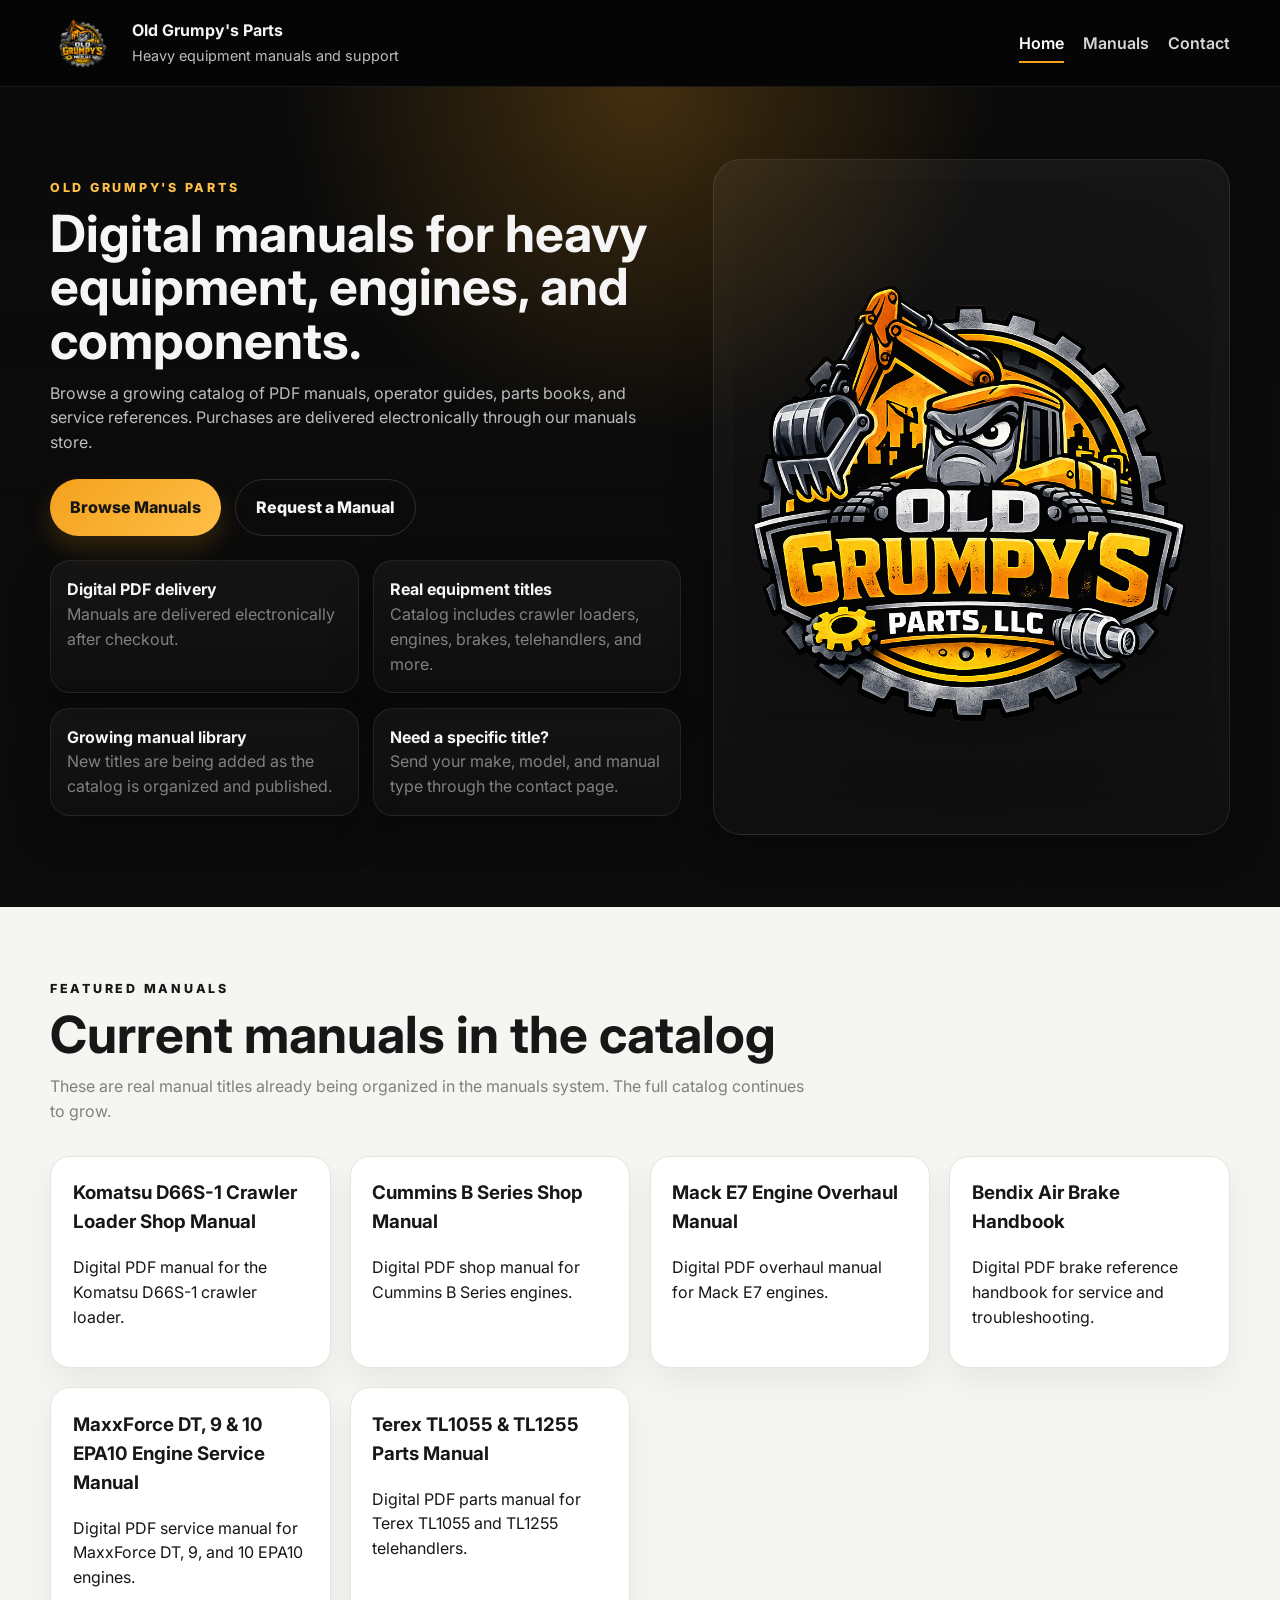
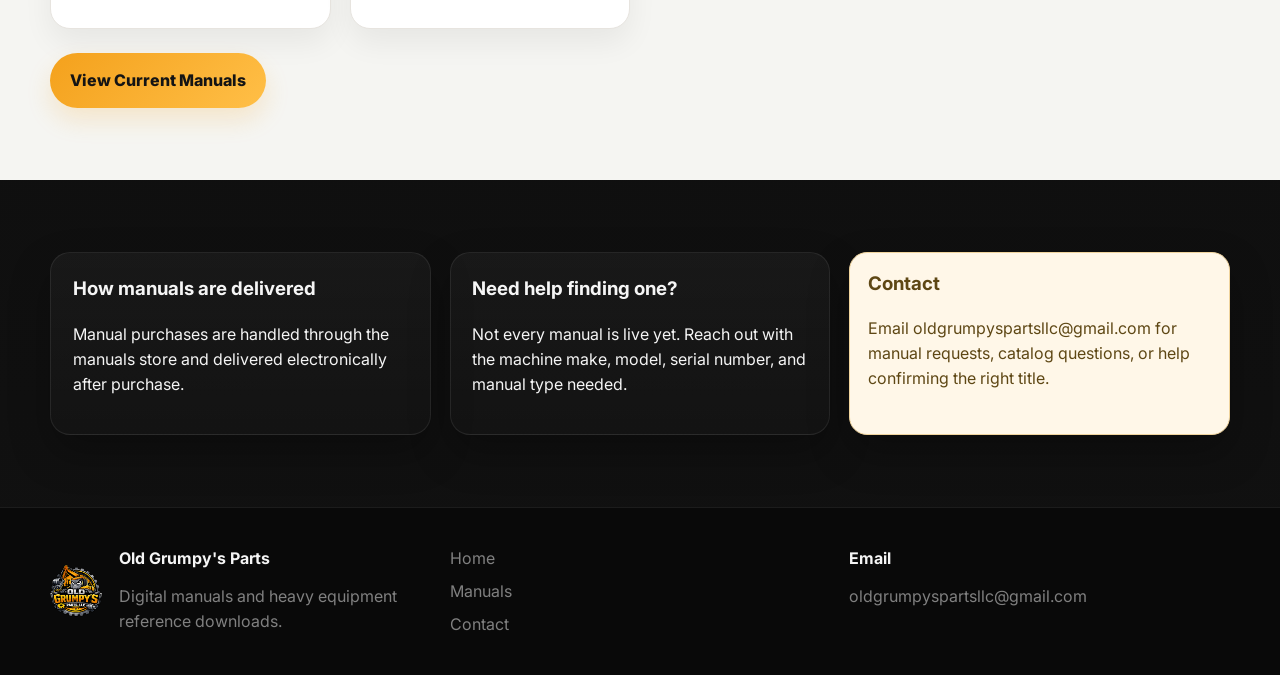
==== commit 63b977b8: "Overwrite manuals pages and Shopify link" ====
--- a/index.html
+++ b/index.html
@@ -3,8 +3,8 @@
 <head>
   <meta charset="UTF-8">
   <meta name="viewport" content="width=device-width, initial-scale=1.0">
-  <title>Old Grumpy's Parts | Heavy Equipment Parts</title>
-  <meta name="description" content="Old Grumpy's Parts offers used and surplus heavy equipment parts with inventory browsing, product detail pages, and direct quote or order request options.">
+  <title>Old Grumpy's Parts | Manuals & Downloads</title>
+  <meta name="description" content="Old Grumpy's Parts offers digital PDF manuals and heavy equipment reference downloads through a growing online manuals catalog.">
   <link rel="preconnect" href="https://fonts.googleapis.com">
   <link rel="preconnect" href="https://fonts.gstatic.com" crossorigin>
   <link href="https://fonts.googleapis.com/css2?family=Inter:wght@400;500;600;700;800;900&display=swap" rel="stylesheet">
@@ -16,21 +16,15 @@
       <a class="brand" href="index.html">
         <img src="assets/images/logo.png" alt="Old Grumpy's Parts logo">
         <div class="brand-copy">
-          <strong>Old Grumpy’s Parts</strong>
-          <span>Used & surplus heavy equipment parts</span>
+          <strong>Old Grumpy's Parts</strong>
+          <span>Heavy equipment manuals and support</span>
         </div>
       </a>
       <nav class="nav" aria-label="Primary">
         <a href="index.html" aria-current="page">Home</a>
-        <a href="inventory.html">Inventory</a>
-        <a href="about.html">About</a>
+        <a href="manuals.html">Manuals</a>
         <a href="contact.html">Contact</a>
-        <a href="manuals.html">Manuals / Downloads</a>
       </nav>
-      <div class="header-actions">
-        <a class="cart-pill" href="cart.html"><span data-cart-count>0</span> items</a>
-        <a class="button button-primary" href="cart.html">View Cart</a>
-      </div>
     </div>
   </header>
 
@@ -38,81 +32,78 @@
     <section class="hero section">
       <div class="container hero-grid">
         <div class="hero-copy">
-          <div class="section-kicker">Old Grumpy’s Parts</div>
-          <h1 class="section-title">Heavy equipment parts without the dealership nonsense.</h1>
-          <p class="section-intro">Shop used and surplus parts for excavators, compact equipment, and jobsite machines. Browse current inventory, review fitment details, and send an order request online.</p>
+          <div class="section-kicker">Old Grumpy's Parts</div>
+          <h1 class="section-title">Digital manuals for heavy equipment, engines, and components.</h1>
+          <p class="section-intro">Browse a growing catalog of PDF manuals, operator guides, parts books, and service references. Purchases are delivered electronically through our manuals store.</p>
           <div class="hero-actions">
-            <a class="button button-primary" href="inventory.html">Shop Inventory</a>
-            <a class="button button-secondary" href="contact.html">Request a Part</a>
+            <a class="button button-primary" href="manuals.html">Browse Manuals</a>
+            <a class="button button-secondary" href="contact.html">Request a Manual</a>
           </div>
           <ul class="hero-points">
-            <li><strong>Used & surplus inventory</strong><br><span class="product-sku">Hydraulics, electrical, undercarriage, and structural parts</span></li>
-            <li><strong>Fitment details listed</strong><br><span class="product-sku">Machine model, part number, shipping method, and condition</span></li>
-            <li><strong>Freight or pickup options</strong><br><span class="product-sku">Built for palletized parts, boxed items, and local pickup</span></li>
-            <li><strong>Direct help available</strong><br><span class="product-sku">Use the contact form for inventory questions and special requests</span></li>
+            <li><strong>Digital PDF delivery</strong><br><span class="product-sku">Manuals are delivered electronically after checkout.</span></li>
+            <li><strong>Real equipment titles</strong><br><span class="product-sku">Catalog includes crawler loaders, engines, brakes, telehandlers, and more.</span></li>
+            <li><strong>Growing manual library</strong><br><span class="product-sku">New titles are being added as the catalog is organized and published.</span></li>
+            <li><strong>Need a specific title?</strong><br><span class="product-sku">Send your make, model, and manual type through the contact page.</span></li>
           </ul>
-          <div class="stat-grid">
-            <div class="detail-card stat-card"><strong>8</strong><span>Parts currently listed</span></div>
-            <div class="detail-card stat-card"><strong>4</strong><span>Core inventory categories</span></div>
-            <div class="detail-card stat-card"><strong>24/7</strong><span>Online inventory access</span></div>
-          </div>
-          <div data-home-banner></div>
         </div>
         <div class="hero-card">
           <div class="hero-logo-wrap">
-            <img src="assets/images/logo.png" alt="Old Grumpy’s Parts logo">
+            <img src="assets/images/logo.png" alt="Old Grumpy's Parts logo">
           </div>
         </div>
       </div>
     </section>
 
-    <section class="section">
+    <section class="section section-light">
       <div class="container">
-        <div class="section-kicker">Featured Inventory</div>
-        <h2 class="section-title">In-stock parts ready to review</h2>
-        <p class="section-intro">Browse a live-looking inventory layout with pricing, fitment, and shipping details customers expect from a real parts website.</p>
-        <div class="product-grid" data-featured-products></div>
+        <div class="section-kicker">Featured Manuals</div>
+        <h2 class="section-title">Current manuals in the catalog</h2>
+        <p class="section-intro">These are real manual titles already being organized in the manuals system. The full catalog continues to grow.</p>
+        <div class="product-grid">
+          <article class="info-card">
+            <h3>Komatsu D66S-1 Crawler Loader Shop Manual</h3>
+            <p>Digital PDF manual for the Komatsu D66S-1 crawler loader.</p>
+          </article>
+          <article class="info-card">
+            <h3>Cummins B Series Shop Manual</h3>
+            <p>Digital PDF shop manual for Cummins B Series engines.</p>
+          </article>
+          <article class="info-card">
+            <h3>Mack E7 Engine Overhaul Manual</h3>
+            <p>Digital PDF overhaul manual for Mack E7 engines.</p>
+          </article>
+          <article class="info-card">
+            <h3>Bendix Air Brake Handbook</h3>
+            <p>Digital PDF brake reference handbook for service and troubleshooting.</p>
+          </article>
+          <article class="info-card">
+            <h3>MaxxForce DT, 9 &amp; 10 EPA10 Engine Service Manual</h3>
+            <p>Digital PDF service manual for MaxxForce DT, 9, and 10 EPA10 engines.</p>
+          </article>
+          <article class="info-card">
+            <h3>Terex TL1055 &amp; TL1255 Parts Manual</h3>
+            <p>Digital PDF parts manual for Terex TL1055 and TL1255 telehandlers.</p>
+          </article>
+        </div>
+        <div class="hero-actions">
+          <a class="button button-primary" data-manuals-store-link href="contact.html">View Current Manuals</a>
+        </div>
       </div>
     </section>
 
     <section class="section">
-      <div class="container">
-        <div class="section-kicker">Manuals &amp; Downloads</div>
-        <h2 class="section-title">Service manuals and digital resources</h2>
-        <p class="section-intro">Access operator manuals, parts diagrams, and service guides for common machines. Download what you need and get back to work.</p>
-        <div class="info-grid" style="margin-top:2rem">
-          <article class="info-card">
-            <h3>Operator manuals</h3>
-            <p>Safety, controls, and daily operation guides for excavators and compact equipment.</p>
-          </article>
-          <article class="info-card">
-            <h3>Parts diagrams</h3>
-            <p>Illustrated parts breakdowns to help identify components, part numbers, and assembly order.</p>
-          </article>
-          <article class="info-card">
-            <h3>Service &amp; repair guides</h3>
-            <p>Technical service manuals covering hydraulics, electrical, and drivetrain systems.</p>
-          </article>
-        </div>
-        <div class="hero-actions">
-          <a class="button button-primary" href="manuals.html">Browse Manuals &amp; Downloads</a>
-        </div>
-      </div>
-    </section>
-
-    <section class="section section-light">
       <div class="container info-grid">
         <article class="info-card">
-          <h3>Shop by category</h3>
-          <p>Browse hydraulics, drive &amp; undercarriage, electrical, and frame components in one organized catalog.</p>
+          <h3>How manuals are delivered</h3>
+          <p>Manual purchases are handled through the manuals store and delivered electronically after purchase.</p>
         </article>
         <article class="info-card">
-          <h3>Check fitment first</h3>
-          <p>Each product page includes machine model, part number, condition, and shipping details to help buyers confirm before ordering.</p>
+          <h3>Need help finding one?</h3>
+          <p>Not every manual is live yet. Reach out with the machine make, model, serial number, and manual type needed.</p>
         </article>
-        <article class="info-card">
-          <h3>Need something specific?</h3>
-          <p>Use the contact page to request a part, ask about availability, or send the machine model you are trying to match.</p>
+        <article class="info-card note-panel">
+          <h3>Contact</h3>
+          <p>Email <a href="mailto:oldgrumpyspartsllc@gmail.com">oldgrumpyspartsllc@gmail.com</a> for manual requests, catalog questions, or help confirming the right title.</p>
         </article>
       </div>
     </section>
@@ -124,23 +115,21 @@
         <div class="footer-brand">
           <img src="assets/images/logo.png" alt="Old Grumpy's Parts logo">
           <div>
-            <strong>Old Grumpy’s Parts</strong>
-            <div class="footer-copy">Used &amp; surplus heavy equipment parts for contractors, mechanics, and equipment owners.</div>
+            <strong>Old Grumpy's Parts</strong>
+            <div class="footer-copy">Digital manuals and heavy equipment reference downloads.</div>
           </div>
         </div>
       </div>
       <div class="footer-links">
-        <a href="inventory.html">Browse Inventory</a>
-        <a href="cart.html">Cart</a>
-        <a href="checkout.html">Checkout</a>
+        <a href="index.html">Home</a>
+        <a href="manuals.html">Manuals</a>
         <a href="contact.html">Contact</a>
       </div>
       <div>
-        <strong>Contact</strong>
-        <div class="footer-copy">Jane Doe<br>Parts Manager<br>jane@example.com<br>(555) 123-4567</div>
+        <strong>Email</strong>
+        <div class="footer-copy"><a href="mailto:oldgrumpyspartsllc@gmail.com">oldgrumpyspartsllc@gmail.com</a></div>
       </div>
     </div>
-    <div class="container footer-powered">Powered by Rocks Empire LLC</div>
   </footer>
   <script src="assets/js/products.js"></script>
   <script src="assets/js/site.js"></script>
